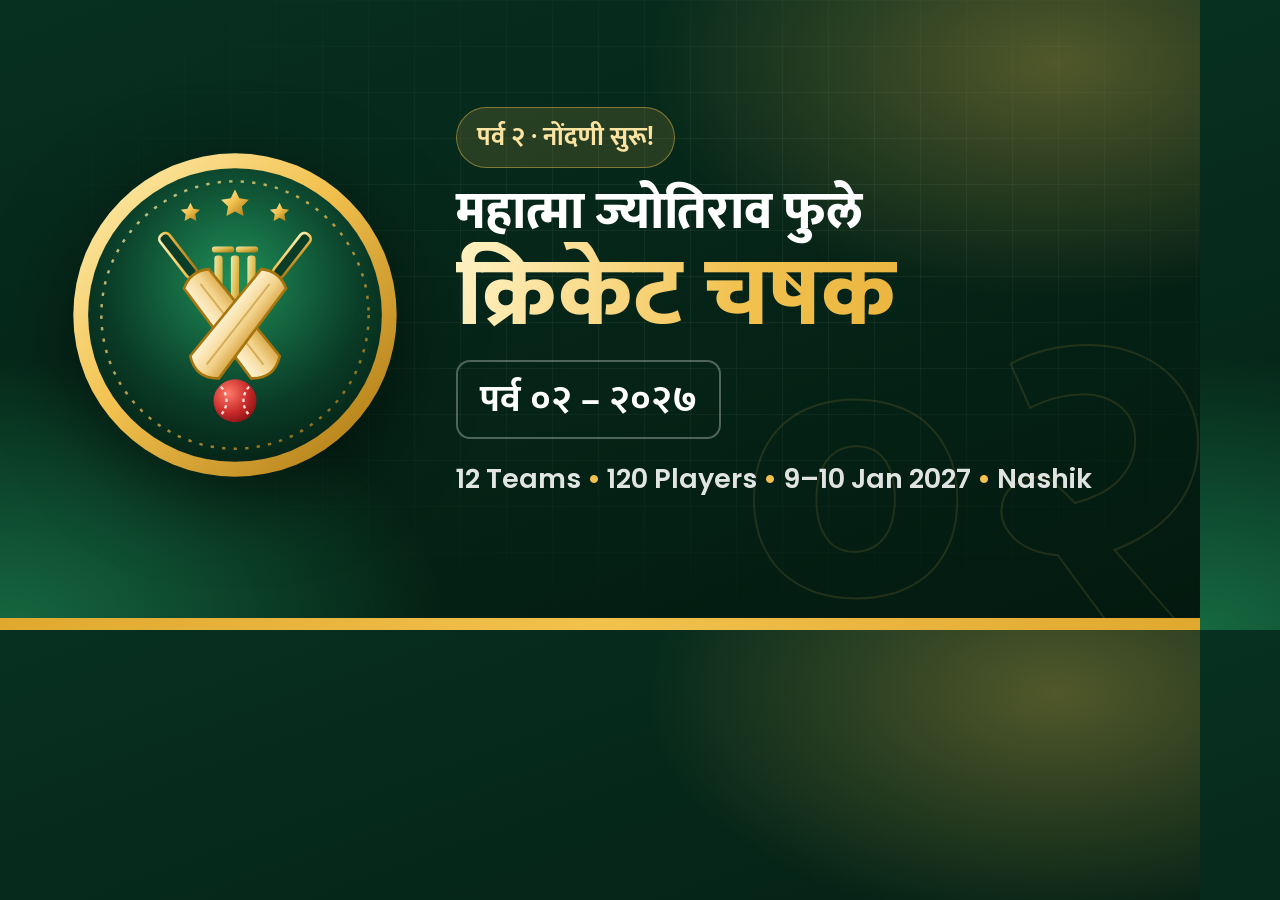
==== tools/og-image.html @ 1d6b9043 "Add Phule Cricket Chashak Season 2 website Bilingual (Marathi + English), mobile-first static site w" ====
<!doctype html>
<!-- Template for images/og-image.jpg (the WhatsApp link-preview picture, 1200x630).
     Edit the text below, then re-generate — see README.md → "Regenerate the share image". -->
<html lang="mr">
<head>
<meta charset="utf-8">
<link rel="stylesheet" href="https://fonts.googleapis.com/css2?family=Mukta:wght@600;700;800&family=Poppins:wght@600;700;800&display=block">
<style>
  html, body { margin: 0; width: 1200px; height: 630px; overflow: hidden; }
  body {
    position: relative; font-family: "Mukta", sans-serif; color: #fff;
    background:
      radial-gradient(55% 60% at 88% 10%, rgba(242,193,78,.32), transparent 62%),
      radial-gradient(60% 70% at 0% 100%, rgba(31,143,88,.65), transparent 62%),
      linear-gradient(160deg, #073020, #03190f);
  }
  .grid { position: absolute; inset: 0; background-image: linear-gradient(rgba(255,255,255,.05) 1px, transparent 1px), linear-gradient(90deg, rgba(255,255,255,.05) 1px, transparent 1px); background-size: 46px 46px; -webkit-mask-image: radial-gradient(ellipse at 60% 40%, #000 20%, transparent 75%); }
  .wm { position: absolute; right: -20px; bottom: -90px; font: 800 440px/1 "Mukta"; color: transparent; -webkit-text-stroke: 2px rgba(242,193,78,.12); }
  .wrap { position: relative; display: flex; align-items: center; gap: 56px; height: 100%; padding: 0 70px; }
  .logo { width: 330px; height: 330px; flex: none; filter: drop-shadow(0 20px 40px rgba(0,0,0,.5)); }
  .badge { display: inline-block; padding: 8px 20px; border-radius: 999px; background: rgba(242,193,78,.14); border: 1.5px solid rgba(242,193,78,.45); color: #fbe3a1; font-weight: 700; font-size: 26px; }
  h1 { margin: 16px 0 0; font-weight: 800; line-height: 1.12; }
  h1 .a { display: block; font-size: 52px; }
  h1 .b { display: block; font-size: 96px; background: linear-gradient(100deg, #fff3c4, #f2c14e 45%, #e0a82e); -webkit-background-clip: text; color: transparent; }
  .season { display: inline-block; margin-top: 10px; padding: 6px 22px; border-radius: 14px; border: 2px solid rgba(255,255,255,.3); font-weight: 700; font-size: 38px; }
  .meta { margin-top: 22px; font: 600 27px/1.3 "Poppins"; color: rgba(255,255,255,.88); }
  .meta b { color: #f2c14e; }
  .strip { position: absolute; left: 0; right: 0; bottom: 0; height: 12px; background: linear-gradient(90deg, #e0a82e, #f2c14e, #e0a82e); }
</style>
</head>
<body>
  <div class="grid"></div>
  <div class="wm">०२</div>
  <div class="wrap">
    <img class="logo" src="../images/logo.svg" alt="">
    <div>
      <span class="badge">पर्व २ · नोंदणी सुरू!</span>
      <h1><span class="a">महात्मा ज्योतिराव फुले</span><span class="b">क्रिकेट चषक</span></h1>
      <span class="season">पर्व ०२ – २०२७</span>
      <p class="meta">12 Teams <b>•</b> 120 Players <b>•</b> 9–10 Jan 2027 <b>•</b> Nashik</p>
    </div>
  </div>
  <div class="strip"></div>
</body>
</html>
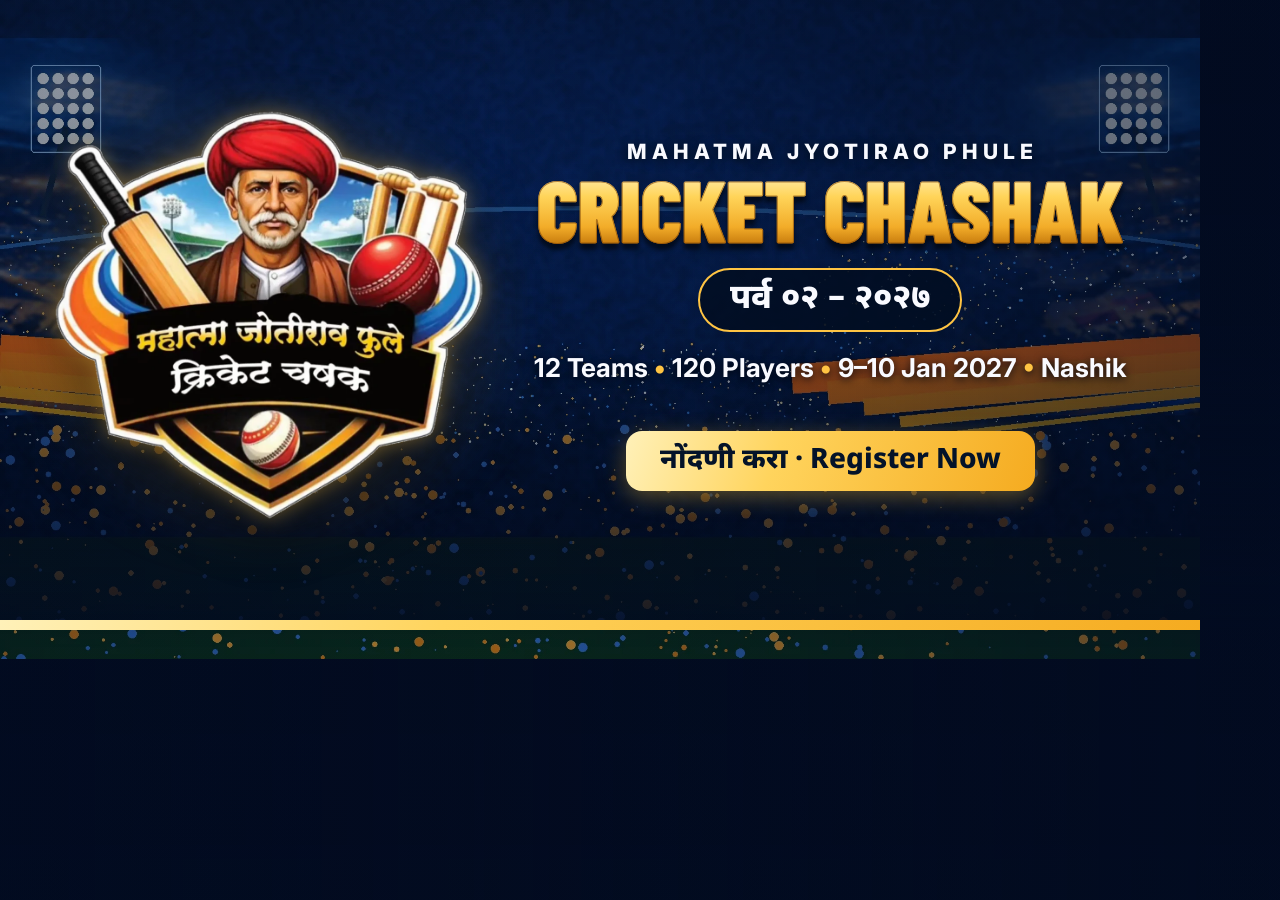
==== commit 76d1f5e8: "Retheme site to navy/blue and gold from the official logo - Navy stadium hero with the official embl" ====
--- a/tools/og-image.html
+++ b/tools/og-image.html
@@ -4,40 +4,43 @@
 <html lang="mr">
 <head>
 <meta charset="utf-8">
-<link rel="stylesheet" href="https://fonts.googleapis.com/css2?family=Mukta:wght@600;700;800&family=Poppins:wght@600;700;800&display=block">
+<link rel="stylesheet" href="https://fonts.googleapis.com/css2?family=Barlow+Condensed:wght@800;900&family=Inter:wght@600;700;800&family=Noto+Sans+Devanagari:wght@700;800&display=block">
 <style>
   html, body { margin: 0; width: 1200px; height: 630px; overflow: hidden; }
   body {
-    position: relative; font-family: "Mukta", sans-serif; color: #fff;
+    position: relative; font-family: "Inter", "Noto Sans Devanagari", sans-serif; color: #F9FAFF;
     background:
-      radial-gradient(55% 60% at 88% 10%, rgba(242,193,78,.32), transparent 62%),
-      radial-gradient(60% 70% at 0% 100%, rgba(31,143,88,.65), transparent 62%),
-      linear-gradient(160deg, #073020, #03190f);
+      linear-gradient(90deg, rgba(2, 11, 32, .35), rgba(2, 11, 32, .2) 40%, rgba(2, 11, 32, .55)),
+      linear-gradient(180deg, rgba(2, 11, 32, .2), rgba(2, 11, 32, .1) 55%, rgba(2, 11, 32, .9)),
+      url("../images/theme/stadium-desktop.webp") center 35% / cover no-repeat, #020B20;
   }
-  .grid { position: absolute; inset: 0; background-image: linear-gradient(rgba(255,255,255,.05) 1px, transparent 1px), linear-gradient(90deg, rgba(255,255,255,.05) 1px, transparent 1px); background-size: 46px 46px; -webkit-mask-image: radial-gradient(ellipse at 60% 40%, #000 20%, transparent 75%); }
-  .wm { position: absolute; right: -20px; bottom: -90px; font: 800 440px/1 "Mukta"; color: transparent; -webkit-text-stroke: 2px rgba(242,193,78,.12); }
-  .wrap { position: relative; display: flex; align-items: center; gap: 56px; height: 100%; padding: 0 70px; }
-  .logo { width: 330px; height: 330px; flex: none; filter: drop-shadow(0 20px 40px rgba(0,0,0,.5)); }
-  .badge { display: inline-block; padding: 8px 20px; border-radius: 999px; background: rgba(242,193,78,.14); border: 1.5px solid rgba(242,193,78,.45); color: #fbe3a1; font-weight: 700; font-size: 26px; }
-  h1 { margin: 16px 0 0; font-weight: 800; line-height: 1.12; }
-  h1 .a { display: block; font-size: 52px; }
-  h1 .b { display: block; font-size: 96px; background: linear-gradient(100deg, #fff3c4, #f2c14e 45%, #e0a82e); -webkit-background-clip: text; color: transparent; }
-  .season { display: inline-block; margin-top: 10px; padding: 6px 22px; border-radius: 14px; border: 2px solid rgba(255,255,255,.3); font-weight: 700; font-size: 38px; }
-  .meta { margin-top: 22px; font: 600 27px/1.3 "Poppins"; color: rgba(255,255,255,.88); }
-  .meta b { color: #f2c14e; }
-  .strip { position: absolute; left: 0; right: 0; bottom: 0; height: 12px; background: linear-gradient(90deg, #e0a82e, #f2c14e, #e0a82e); }
+  .wrap { position: relative; display: flex; align-items: center; gap: 40px; height: 100%; padding: 0 64px 0 54px; }
+  .emblem { position: relative; width: 430px; flex: none; }
+  .emblem::before { content: ""; position: absolute; inset: 10% 8%; border-radius: 50%; background: rgba(255, 196, 67, .28); filter: blur(50px); z-index: -1; }
+  .emblem img { width: 100%; display: block; filter: drop-shadow(0 0 10px rgba(255, 197, 73, .4)) drop-shadow(0 14px 26px rgba(0, 0, 0, .55)); }
+  .text { flex: 1; text-align: center; }
+  .kicker { font-weight: 800; font-size: 21px; letter-spacing: .24em; padding-left: .24em; text-transform: uppercase; text-shadow: 0 2px 10px #030C19; }
+  h1 {
+    margin: 4px 0 0; font-family: "Barlow Condensed", sans-serif; font-weight: 900; font-size: 86px; line-height: .95; text-transform: uppercase; white-space: nowrap;
+    background: linear-gradient(180deg, #FFF3C2 0%, #FFD459 35%, #F2AC29 72%, #B96B04 100%); -webkit-background-clip: text; color: transparent;
+    -webkit-text-stroke: 1px rgba(129, 69, 6, .6); filter: drop-shadow(0 6px 2px rgba(0, 0, 0, .55));
+  }
+  .pill { display: inline-block; margin-top: 18px; padding: 8px 30px; border-radius: 999px; border: 2px solid #FFC443; background: rgba(2, 13, 34, .85); font-family: "Noto Sans Devanagari", sans-serif; font-weight: 800; font-size: 34px; }
+  .meta { margin-top: 20px; font-weight: 700; font-size: 26px; color: #F9FAFF; text-shadow: 0 2px 8px #010610; }
+  .meta b { color: #FFC443; }
+  .cta { display: inline-block; margin-top: 22px; padding: 12px 34px; border-radius: 16px; background: linear-gradient(110deg, #FFF1B9 0%, #FFD45D 37%, #F5AB20 100%); color: #041329; font-family: "Noto Sans Devanagari", "Inter", sans-serif; font-weight: 800; font-size: 28px; box-shadow: 0 6px 22px rgba(255, 191, 48, .35); }
+  .strip { position: absolute; left: 0; right: 0; bottom: 0; height: 10px; background: linear-gradient(110deg, #FFF1B9, #FFD45D 37%, #F5AB20); }
 </style>
 </head>
 <body>
-  <div class="grid"></div>
-  <div class="wm">०२</div>
   <div class="wrap">
-    <img class="logo" src="../images/logo.svg" alt="">
-    <div>
-      <span class="badge">पर्व २ · नोंदणी सुरू!</span>
-      <h1><span class="a">महात्मा ज्योतिराव फुले</span><span class="b">क्रिकेट चषक</span></h1>
-      <span class="season">पर्व ०२ – २०२७</span>
+    <div class="emblem"><img src="../images/theme/logo-emblem-1000.webp" alt=""></div>
+    <div class="text">
+      <div class="kicker">Mahatma Jyotirao Phule</div>
+      <h1>Cricket Chashak</h1>
+      <div class="pill">पर्व ०२ – २०२७</div>
       <p class="meta">12 Teams <b>•</b> 120 Players <b>•</b> 9–10 Jan 2027 <b>•</b> Nashik</p>
+      <div class="cta">नोंदणी करा · Register Now</div>
     </div>
   </div>
   <div class="strip"></div>
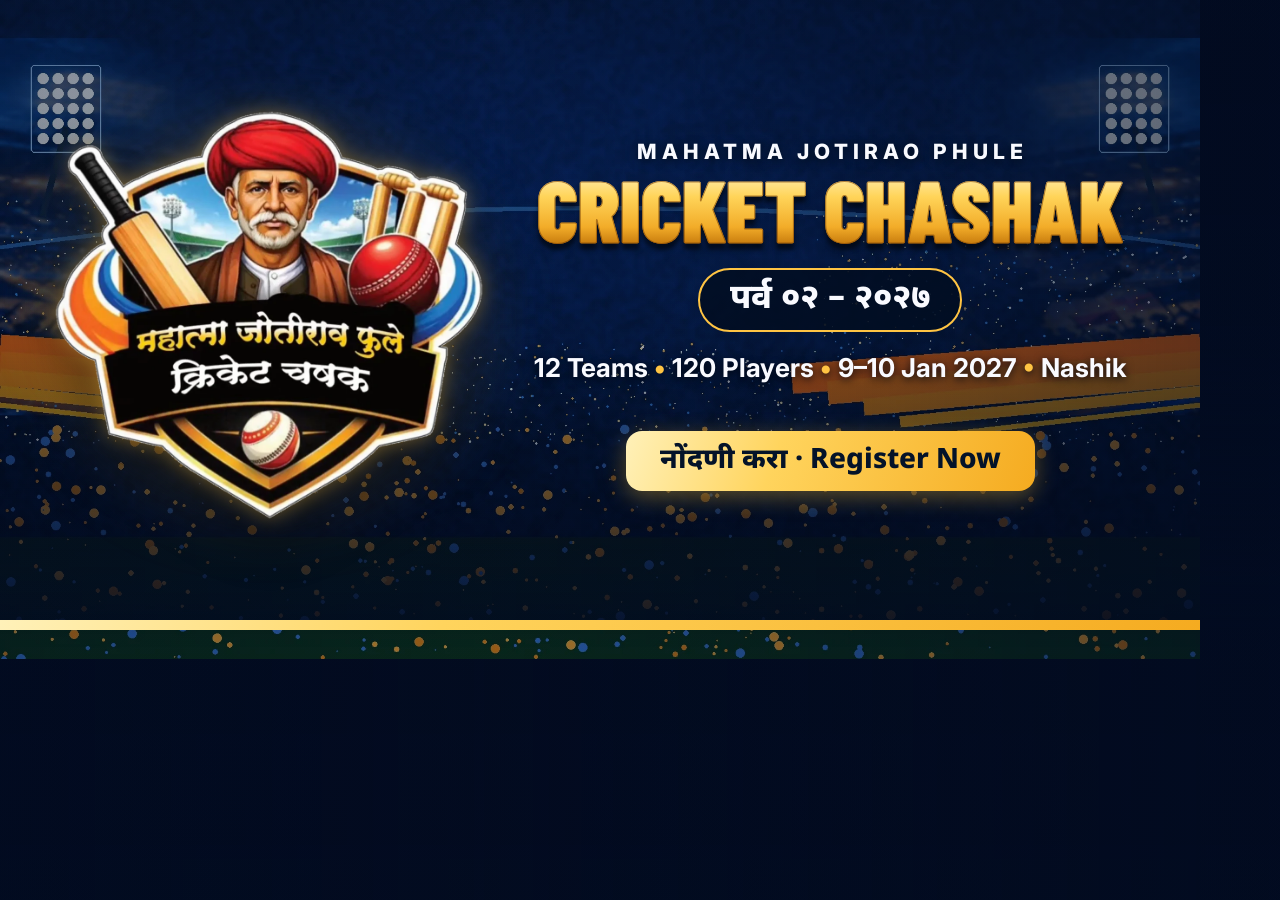
==== commit f75bdc1e: "Hide prize money and update the tournament name spelling - Prize amounts are not announced yet: all " ====
--- a/tools/og-image.html
+++ b/tools/og-image.html
@@ -36,7 +36,7 @@
   <div class="wrap">
     <div class="emblem"><img src="../images/theme/logo-emblem-1000.webp" alt=""></div>
     <div class="text">
-      <div class="kicker">Mahatma Jyotirao Phule</div>
+      <div class="kicker">Mahatma Jotirao Phule</div>
       <h1>Cricket Chashak</h1>
       <div class="pill">पर्व ०२ – २०२७</div>
       <p class="meta">12 Teams <b>•</b> 120 Players <b>•</b> 9–10 Jan 2027 <b>•</b> Nashik</p>
